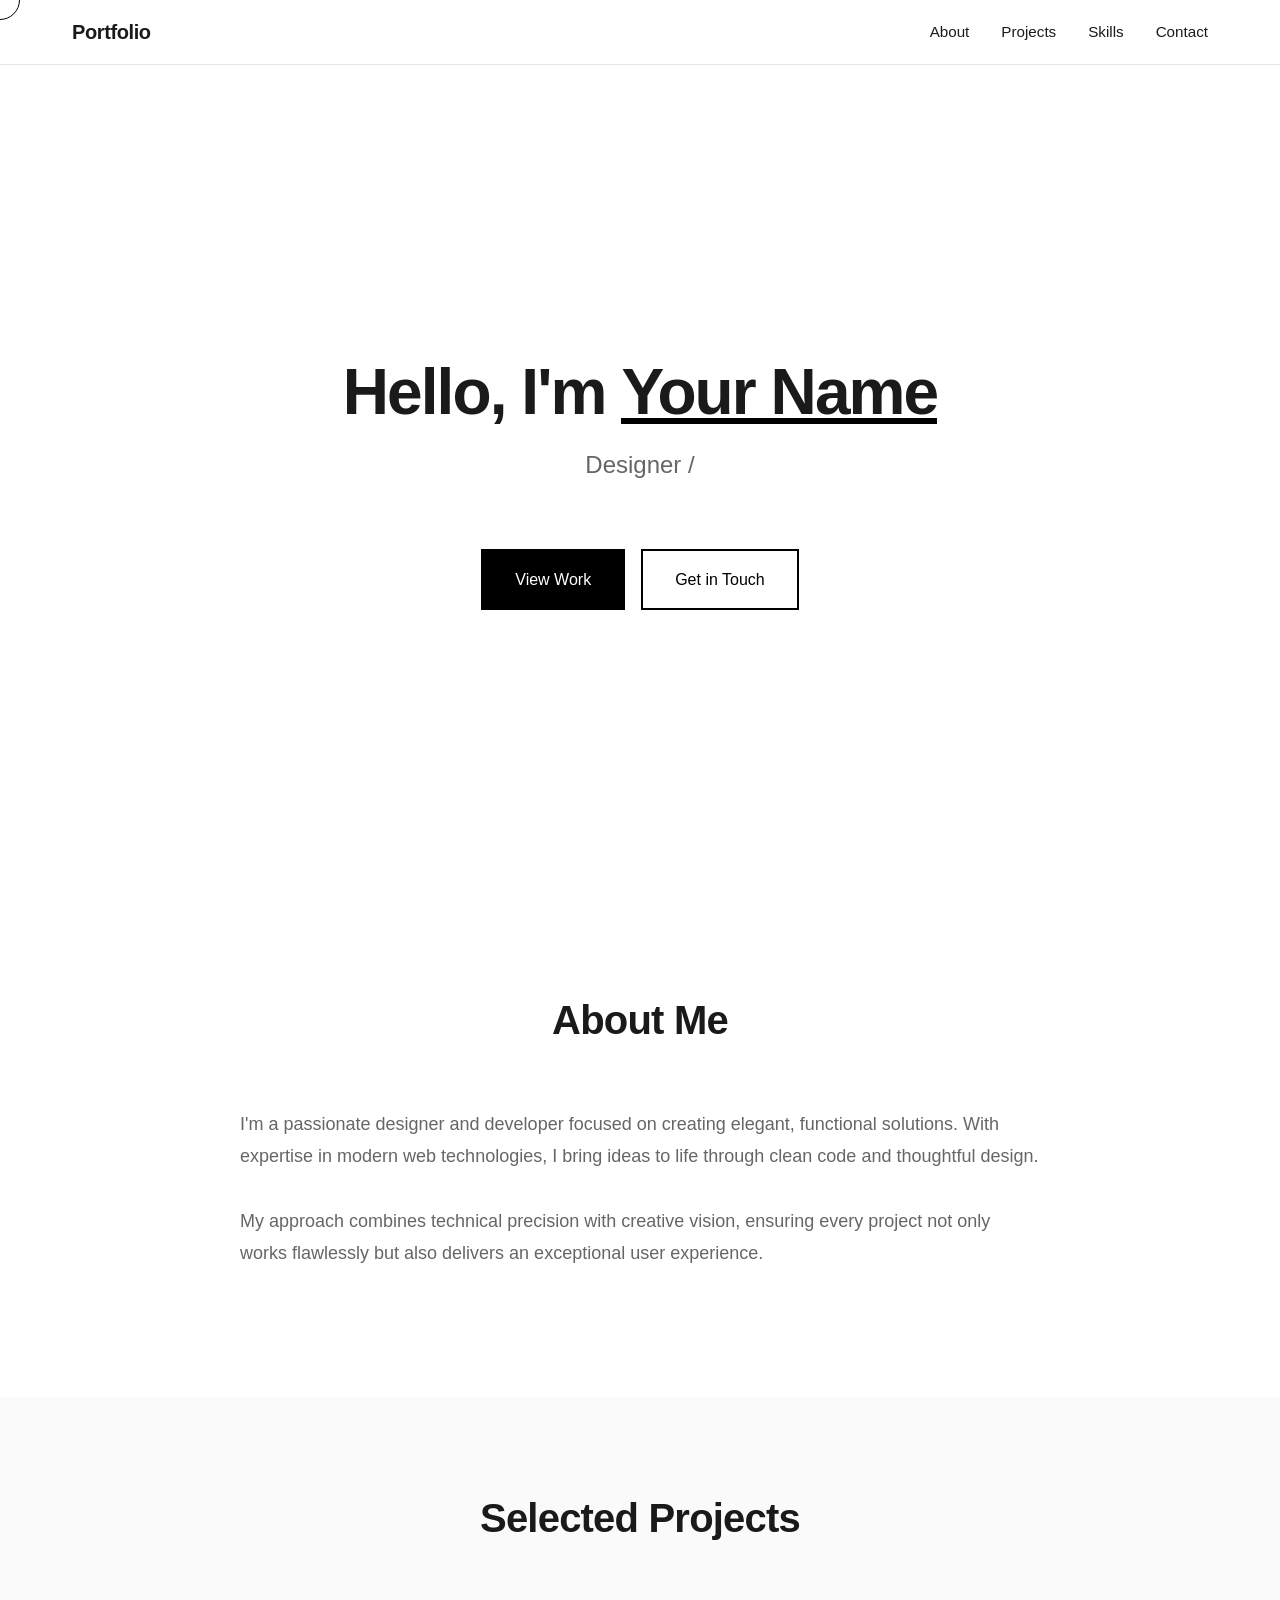
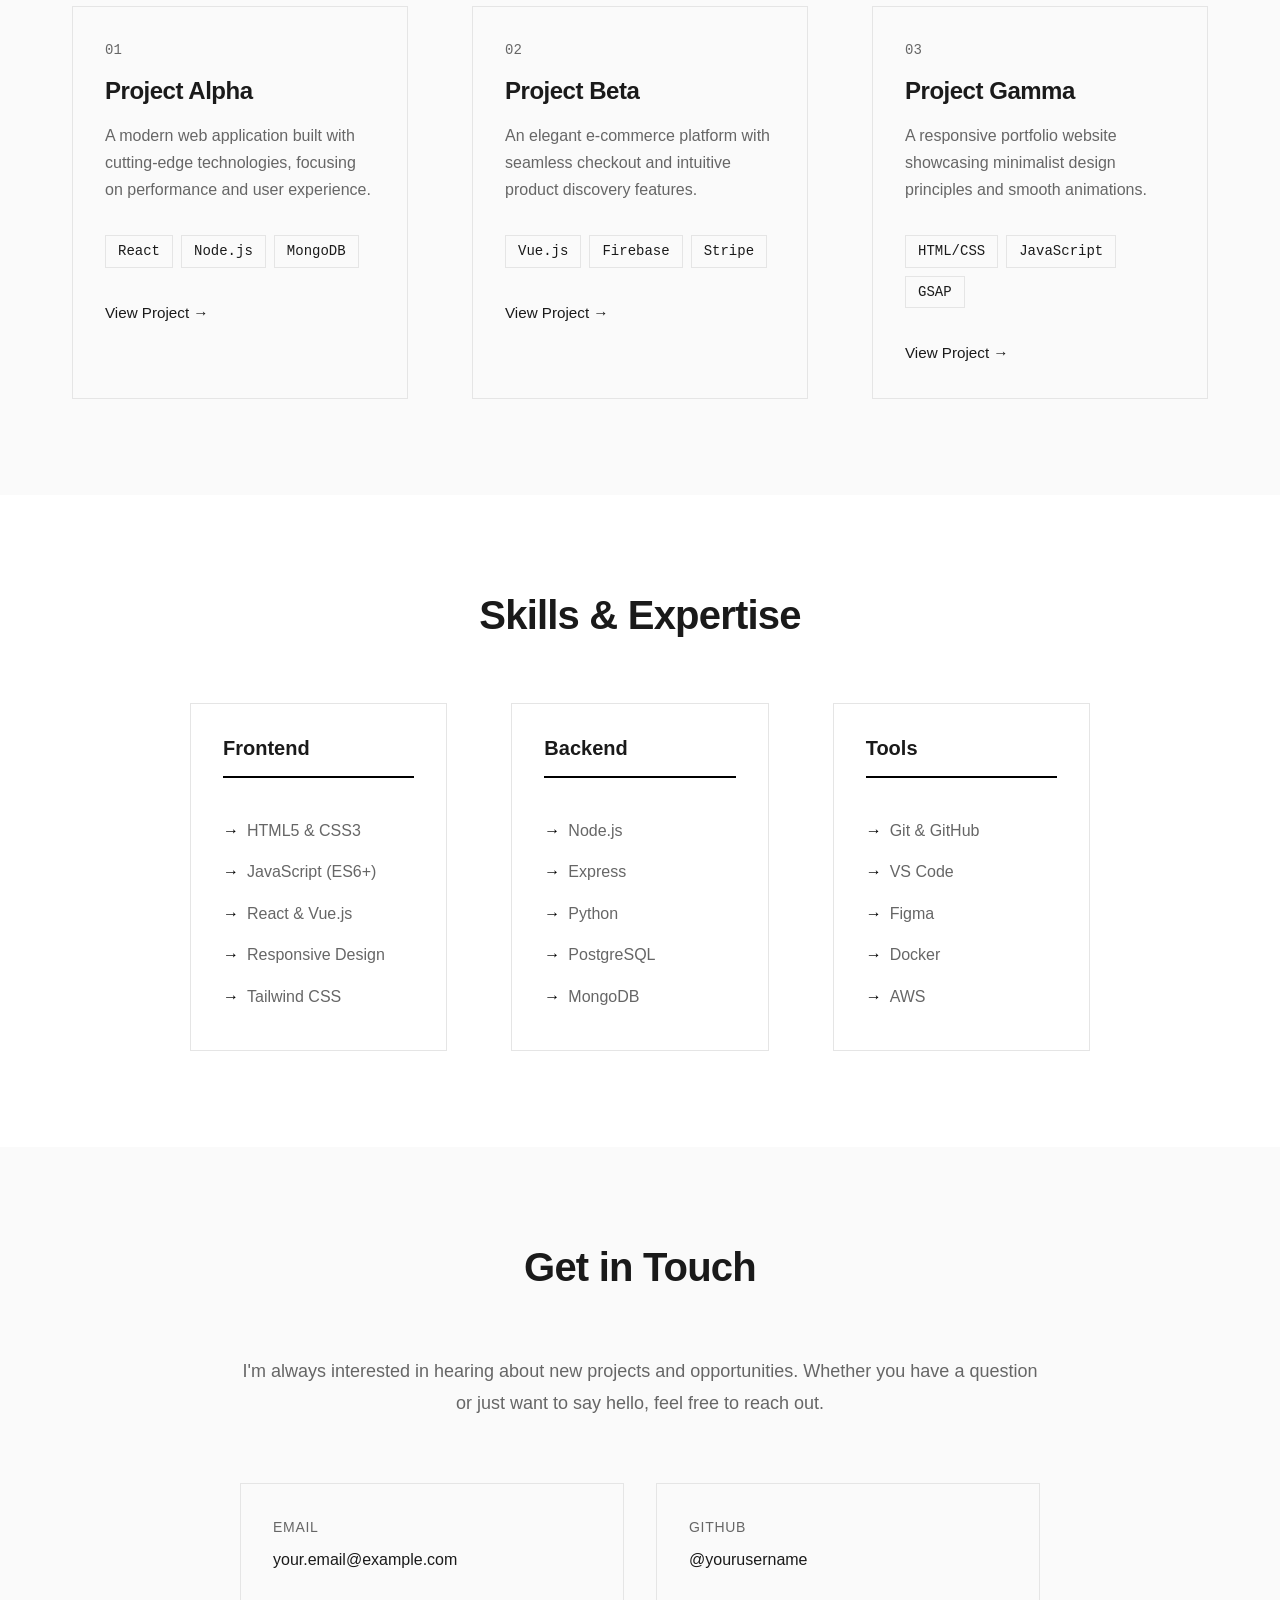
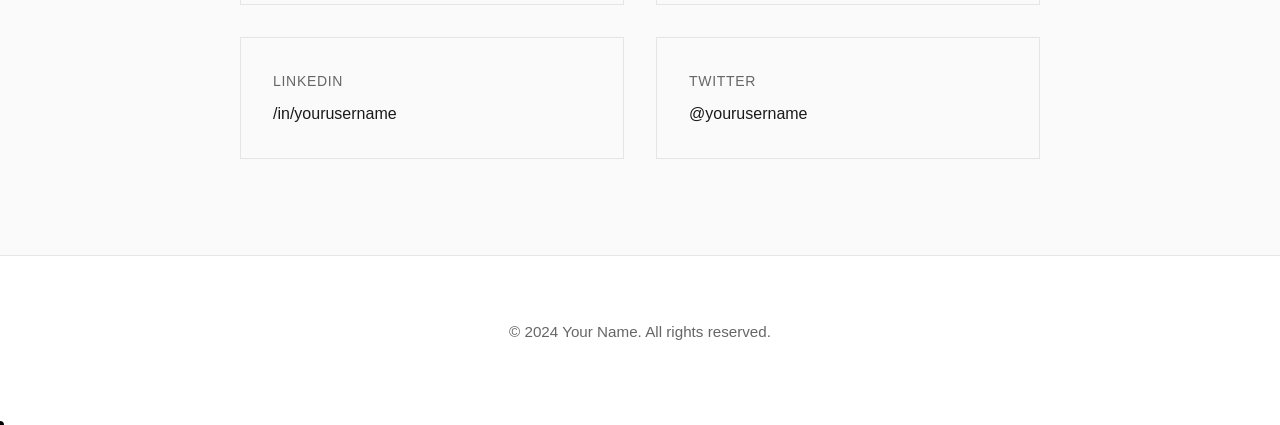
==== index.html @ 8fa88019 "Add minimalist personal portfolio website Created a clean, modern portfolio with: - Responsive HTML " ====
<!DOCTYPE html>
<html lang="en">
<head>
    <meta charset="UTF-8">
    <meta name="viewport" content="width=device-width, initial-scale=1.0">
    <meta name="description" content="Personal portfolio showcasing my work and skills">
    <title>Portfolio</title>
    <link rel="stylesheet" href="styles.css">
</head>
<body>
    <!-- Navigation -->
    <nav class="nav">
        <div class="container">
            <a href="#home" class="logo">Portfolio</a>
            <ul class="nav-links">
                <li><a href="#about">About</a></li>
                <li><a href="#projects">Projects</a></li>
                <li><a href="#skills">Skills</a></li>
                <li><a href="#contact">Contact</a></li>
            </ul>
        </div>
    </nav>

    <!-- Hero Section -->
    <section id="home" class="hero">
        <div class="container">
            <h1 class="hero-title fade-in">Hello, I'm <span class="highlight">Your Name</span></h1>
            <p class="hero-subtitle fade-in">Designer / Developer / Creator</p>
            <div class="hero-cta fade-in">
                <a href="#projects" class="btn btn-primary">View Work</a>
                <a href="#contact" class="btn btn-secondary">Get in Touch</a>
            </div>
        </div>
    </section>

    <!-- About Section -->
    <section id="about" class="section">
        <div class="container">
            <h2 class="section-title">About Me</h2>
            <div class="about-content">
                <p class="about-text">
                    I'm a passionate designer and developer focused on creating elegant,
                    functional solutions. With expertise in modern web technologies,
                    I bring ideas to life through clean code and thoughtful design.
                </p>
                <p class="about-text">
                    My approach combines technical precision with creative vision,
                    ensuring every project not only works flawlessly but also
                    delivers an exceptional user experience.
                </p>
            </div>
        </div>
    </section>

    <!-- Projects Section -->
    <section id="projects" class="section section-alt">
        <div class="container">
            <h2 class="section-title">Selected Projects</h2>
            <div class="projects-grid">
                <article class="project-card">
                    <div class="project-number">01</div>
                    <h3 class="project-title">Project Alpha</h3>
                    <p class="project-description">
                        A modern web application built with cutting-edge technologies,
                        focusing on performance and user experience.
                    </p>
                    <div class="project-tags">
                        <span class="tag">React</span>
                        <span class="tag">Node.js</span>
                        <span class="tag">MongoDB</span>
                    </div>
                    <a href="#" class="project-link">View Project →</a>
                </article>

                <article class="project-card">
                    <div class="project-number">02</div>
                    <h3 class="project-title">Project Beta</h3>
                    <p class="project-description">
                        An elegant e-commerce platform with seamless checkout
                        and intuitive product discovery features.
                    </p>
                    <div class="project-tags">
                        <span class="tag">Vue.js</span>
                        <span class="tag">Firebase</span>
                        <span class="tag">Stripe</span>
                    </div>
                    <a href="#" class="project-link">View Project →</a>
                </article>

                <article class="project-card">
                    <div class="project-number">03</div>
                    <h3 class="project-title">Project Gamma</h3>
                    <p class="project-description">
                        A responsive portfolio website showcasing minimalist design
                        principles and smooth animations.
                    </p>
                    <div class="project-tags">
                        <span class="tag">HTML/CSS</span>
                        <span class="tag">JavaScript</span>
                        <span class="tag">GSAP</span>
                    </div>
                    <a href="#" class="project-link">View Project →</a>
                </article>
            </div>
        </div>
    </section>

    <!-- Skills Section -->
    <section id="skills" class="section">
        <div class="container">
            <h2 class="section-title">Skills & Expertise</h2>
            <div class="skills-grid">
                <div class="skill-category">
                    <h3 class="skill-category-title">Frontend</h3>
                    <ul class="skill-list">
                        <li>HTML5 & CSS3</li>
                        <li>JavaScript (ES6+)</li>
                        <li>React & Vue.js</li>
                        <li>Responsive Design</li>
                        <li>Tailwind CSS</li>
                    </ul>
                </div>

                <div class="skill-category">
                    <h3 class="skill-category-title">Backend</h3>
                    <ul class="skill-list">
                        <li>Node.js</li>
                        <li>Express</li>
                        <li>Python</li>
                        <li>PostgreSQL</li>
                        <li>MongoDB</li>
                    </ul>
                </div>

                <div class="skill-category">
                    <h3 class="skill-category-title">Tools</h3>
                    <ul class="skill-list">
                        <li>Git & GitHub</li>
                        <li>VS Code</li>
                        <li>Figma</li>
                        <li>Docker</li>
                        <li>AWS</li>
                    </ul>
                </div>
            </div>
        </div>
    </section>

    <!-- Contact Section -->
    <section id="contact" class="section section-alt">
        <div class="container">
            <h2 class="section-title">Get in Touch</h2>
            <div class="contact-content">
                <p class="contact-text">
                    I'm always interested in hearing about new projects and opportunities.
                    Whether you have a question or just want to say hello, feel free to reach out.
                </p>
                <div class="contact-links">
                    <a href="mailto:your.email@example.com" class="contact-link">
                        <span class="contact-label">Email</span>
                        <span class="contact-value">your.email@example.com</span>
                    </a>
                    <a href="https://github.com/yourusername" target="_blank" class="contact-link">
                        <span class="contact-label">GitHub</span>
                        <span class="contact-value">@yourusername</span>
                    </a>
                    <a href="https://linkedin.com/in/yourusername" target="_blank" class="contact-link">
                        <span class="contact-label">LinkedIn</span>
                        <span class="contact-value">/in/yourusername</span>
                    </a>
                    <a href="https://twitter.com/yourusername" target="_blank" class="contact-link">
                        <span class="contact-label">Twitter</span>
                        <span class="contact-value">@yourusername</span>
                    </a>
                </div>
            </div>
        </div>
    </section>

    <!-- Footer -->
    <footer class="footer">
        <div class="container">
            <p>&copy; 2024 Your Name. All rights reserved.</p>
        </div>
    </footer>

    <script src="script.js"></script>
</body>
</html>
---- styles.css ----
/* ===========================
   CSS Reset & Base Styles
   =========================== */

* {
    margin: 0;
    padding: 0;
    box-sizing: border-box;
}

:root {
    --color-bg: #ffffff;
    --color-text: #1a1a1a;
    --color-text-light: #666666;
    --color-accent: #000000;
    --color-border: #e5e5e5;
    --color-hover: #333333;
    --color-alt-bg: #fafafa;

    --spacing-xs: 0.5rem;
    --spacing-sm: 1rem;
    --spacing-md: 2rem;
    --spacing-lg: 4rem;
    --spacing-xl: 6rem;

    --font-primary: -apple-system, BlinkMacSystemFont, 'Segoe UI', 'Roboto', 'Oxygen', 'Ubuntu', sans-serif;
    --font-mono: 'SF Mono', 'Monaco', 'Inconsolata', 'Courier New', monospace;

    --transition-speed: 0.3s;
    --max-width: 1200px;
}

html {
    scroll-behavior: smooth;
}

body {
    font-family: var(--font-primary);
    font-size: 16px;
    line-height: 1.6;
    color: var(--color-text);
    background-color: var(--color-bg);
    -webkit-font-smoothing: antialiased;
    -moz-osx-font-smoothing: grayscale;
}

/* ===========================
   Typography
   =========================== */

h1, h2, h3, h4, h5, h6 {
    font-weight: 600;
    line-height: 1.2;
    margin-bottom: var(--spacing-sm);
}

h1 {
    font-size: clamp(2.5rem, 5vw, 4rem);
}

h2 {
    font-size: clamp(2rem, 4vw, 3rem);
}

h3 {
    font-size: clamp(1.5rem, 3vw, 2rem);
}

p {
    margin-bottom: var(--spacing-sm);
}

a {
    color: var(--color-text);
    text-decoration: none;
    transition: color var(--transition-speed);
}

a:hover {
    color: var(--color-hover);
}

/* ===========================
   Layout
   =========================== */

.container {
    max-width: var(--max-width);
    margin: 0 auto;
    padding: 0 var(--spacing-md);
}

.section {
    padding: var(--spacing-xl) 0;
}

.section-alt {
    background-color: var(--color-alt-bg);
}

.section-title {
    text-align: center;
    margin-bottom: var(--spacing-lg);
    font-size: clamp(2rem, 4vw, 2.5rem);
    letter-spacing: -0.02em;
}

/* ===========================
   Navigation
   =========================== */

.nav {
    position: fixed;
    top: 0;
    left: 0;
    right: 0;
    background-color: rgba(255, 255, 255, 0.95);
    backdrop-filter: blur(10px);
    border-bottom: 1px solid var(--color-border);
    z-index: 1000;
    padding: var(--spacing-sm) 0;
}

.nav .container {
    display: flex;
    justify-content: space-between;
    align-items: center;
}

.logo {
    font-size: 1.25rem;
    font-weight: 600;
    letter-spacing: -0.02em;
}

.nav-links {
    display: flex;
    list-style: none;
    gap: var(--spacing-md);
}

.nav-links a {
    font-size: 0.95rem;
    font-weight: 500;
    position: relative;
}

.nav-links a::after {
    content: '';
    position: absolute;
    bottom: -4px;
    left: 0;
    width: 0;
    height: 1px;
    background-color: var(--color-accent);
    transition: width var(--transition-speed);
}

.nav-links a:hover::after {
    width: 100%;
}

/* ===========================
   Hero Section
   =========================== */

.hero {
    min-height: 100vh;
    display: flex;
    align-items: center;
    justify-content: center;
    text-align: center;
    padding-top: var(--spacing-lg);
}

.hero-title {
    margin-bottom: var(--spacing-sm);
    font-weight: 700;
    letter-spacing: -0.03em;
}

.highlight {
    display: inline-block;
    position: relative;
}

.highlight::after {
    content: '';
    position: absolute;
    bottom: 0.1em;
    left: 0;
    right: 0;
    height: 0.1em;
    background-color: var(--color-accent);
    z-index: -1;
}

.hero-subtitle {
    font-size: clamp(1.25rem, 2vw, 1.5rem);
    color: var(--color-text-light);
    margin-bottom: var(--spacing-lg);
    font-weight: 400;
}

.hero-cta {
    display: flex;
    gap: var(--spacing-sm);
    justify-content: center;
    flex-wrap: wrap;
}

/* ===========================
   Buttons
   =========================== */

.btn {
    display: inline-block;
    padding: 1rem 2rem;
    font-size: 1rem;
    font-weight: 500;
    border: 2px solid var(--color-accent);
    transition: all var(--transition-speed);
    cursor: pointer;
}

.btn-primary {
    background-color: var(--color-accent);
    color: var(--color-bg);
}

.btn-primary:hover {
    background-color: transparent;
    color: var(--color-accent);
}

.btn-secondary {
    background-color: transparent;
    color: var(--color-accent);
}

.btn-secondary:hover {
    background-color: var(--color-accent);
    color: var(--color-bg);
}

/* ===========================
   About Section
   =========================== */

.about-content {
    max-width: 800px;
    margin: 0 auto;
}

.about-text {
    font-size: 1.125rem;
    line-height: 1.8;
    color: var(--color-text-light);
    margin-bottom: var(--spacing-md);
}

/* ===========================
   Projects Section
   =========================== */

.projects-grid {
    display: grid;
    grid-template-columns: repeat(auto-fit, minmax(300px, 1fr));
    gap: var(--spacing-lg);
}

.project-card {
    padding: var(--spacing-md);
    border: 1px solid var(--color-border);
    transition: transform var(--transition-speed), box-shadow var(--transition-speed);
}

.project-card:hover {
    transform: translateY(-4px);
    box-shadow: 0 8px 24px rgba(0, 0, 0, 0.08);
}

.project-number {
    font-family: var(--font-mono);
    font-size: 0.875rem;
    color: var(--color-text-light);
    margin-bottom: var(--spacing-sm);
}

.project-title {
    font-size: 1.5rem;
    margin-bottom: var(--spacing-sm);
    letter-spacing: -0.02em;
}

.project-description {
    color: var(--color-text-light);
    margin-bottom: var(--spacing-md);
    line-height: 1.7;
}

.project-tags {
    display: flex;
    flex-wrap: wrap;
    gap: var(--spacing-xs);
    margin-bottom: var(--spacing-md);
}

.tag {
    font-size: 0.875rem;
    padding: 0.25rem 0.75rem;
    background-color: var(--color-alt-bg);
    color: var(--color-text);
    border: 1px solid var(--color-border);
    font-family: var(--font-mono);
}

.project-link {
    display: inline-flex;
    align-items: center;
    font-weight: 500;
    font-size: 0.95rem;
    transition: transform var(--transition-speed);
}

.project-link:hover {
    transform: translateX(4px);
}

/* ===========================
   Skills Section
   =========================== */

.skills-grid {
    display: grid;
    grid-template-columns: repeat(auto-fit, minmax(250px, 1fr));
    gap: var(--spacing-lg);
    max-width: 900px;
    margin: 0 auto;
}

.skill-category {
    padding: var(--spacing-md);
    border: 1px solid var(--color-border);
}

.skill-category-title {
    font-size: 1.25rem;
    margin-bottom: var(--spacing-md);
    padding-bottom: var(--spacing-sm);
    border-bottom: 2px solid var(--color-accent);
}

.skill-list {
    list-style: none;
}

.skill-list li {
    padding: var(--spacing-xs) 0;
    color: var(--color-text-light);
    position: relative;
    padding-left: 1.5rem;
}

.skill-list li::before {
    content: '→';
    position: absolute;
    left: 0;
    color: var(--color-accent);
}

/* ===========================
   Contact Section
   =========================== */

.contact-content {
    max-width: 800px;
    margin: 0 auto;
    text-align: center;
}

.contact-text {
    font-size: 1.125rem;
    line-height: 1.8;
    color: var(--color-text-light);
    margin-bottom: var(--spacing-lg);
}

.contact-links {
    display: grid;
    grid-template-columns: repeat(auto-fit, minmax(250px, 1fr));
    gap: var(--spacing-md);
}

.contact-link {
    display: flex;
    flex-direction: column;
    padding: var(--spacing-md);
    border: 1px solid var(--color-border);
    transition: transform var(--transition-speed), border-color var(--transition-speed);
    text-align: left;
}

.contact-link:hover {
    transform: translateY(-4px);
    border-color: var(--color-accent);
}

.contact-label {
    font-size: 0.875rem;
    color: var(--color-text-light);
    margin-bottom: var(--spacing-xs);
    text-transform: uppercase;
    letter-spacing: 0.05em;
}

.contact-value {
    font-size: 1rem;
    font-weight: 500;
}

/* ===========================
   Footer
   =========================== */

.footer {
    padding: var(--spacing-lg) 0;
    border-top: 1px solid var(--color-border);
    text-align: center;
}

.footer p {
    color: var(--color-text-light);
    font-size: 0.95rem;
}

/* ===========================
   Animations
   =========================== */

.fade-in {
    opacity: 0;
    animation: fadeIn 1s ease-out forwards;
}

.fade-in:nth-child(1) {
    animation-delay: 0.2s;
}

.fade-in:nth-child(2) {
    animation-delay: 0.4s;
}

.fade-in:nth-child(3) {
    animation-delay: 0.6s;
}

@keyframes fadeIn {
    from {
        opacity: 0;
        transform: translateY(20px);
    }
    to {
        opacity: 1;
        transform: translateY(0);
    }
}

/* ===========================
   Responsive Design
   =========================== */

@media (max-width: 768px) {
    .nav-links {
        gap: var(--spacing-sm);
    }

    .nav-links a {
        font-size: 0.875rem;
    }

    .section {
        padding: var(--spacing-lg) 0;
    }

    .hero-cta {
        flex-direction: column;
        align-items: center;
    }

    .btn {
        width: 100%;
        max-width: 300px;
        text-align: center;
    }

    .projects-grid {
        grid-template-columns: 1fr;
    }

    .skills-grid {
        grid-template-columns: 1fr;
    }

    .contact-links {
        grid-template-columns: 1fr;
    }
}

@media (max-width: 480px) {
    .nav .container {
        flex-direction: column;
        gap: var(--spacing-sm);
    }

    .nav-links {
        flex-wrap: wrap;
        justify-content: center;
    }
}

/* ===========================
   Custom Cursor
   =========================== */

.custom-cursor,
.cursor-follower {
    position: fixed;
    pointer-events: none;
    z-index: 9999;
    mix-blend-mode: difference;
}

.custom-cursor {
    width: 8px;
    height: 8px;
    background-color: white;
    border-radius: 50%;
    transform: translate(-50%, -50%);
    transition: width 0.3s, height 0.3s;
}

.cursor-follower {
    width: 40px;
    height: 40px;
    border: 1px solid white;
    border-radius: 50%;
    transform: translate(-50%, -50%);
    transition: width 0.3s, height 0.3s, opacity 0.3s;
}

.custom-cursor.cursor-hover {
    width: 16px;
    height: 16px;
}

.cursor-follower.cursor-hover {
    width: 60px;
    height: 60px;
    opacity: 0.5;
}

/* Hide custom cursor on touch devices */
@media (hover: none) {
    .custom-cursor,
    .cursor-follower {
        display: none;
    }
}

/* ===========================
   Mobile Menu Toggle
   =========================== */

.mobile-menu-toggle {
    display: none;
    flex-direction: column;
    gap: 5px;
    background: none;
    border: none;
    cursor: pointer;
    padding: 0.5rem;
    z-index: 1001;
}

.mobile-menu-toggle span {
    display: block;
    width: 25px;
    height: 2px;
    background-color: var(--color-accent);
    transition: all var(--transition-speed);
}

.mobile-menu-toggle.active span:nth-child(1) {
    transform: rotate(45deg) translate(7px, 7px);
}

.mobile-menu-toggle.active span:nth-child(2) {
    opacity: 0;
}

.mobile-menu-toggle.active span:nth-child(3) {
    transform: rotate(-45deg) translate(7px, -7px);
}

@media (max-width: 768px) {
    .mobile-menu-toggle {
        display: flex;
    }

    .nav-links {
        position: fixed;
        top: 70px;
        left: 0;
        right: 0;
        background-color: var(--color-bg);
        flex-direction: column;
        align-items: center;
        padding: var(--spacing-md);
        border-bottom: 1px solid var(--color-border);
        transform: translateY(-100%);
        opacity: 0;
        visibility: hidden;
        transition: transform var(--transition-speed), opacity var(--transition-speed), visibility var(--transition-speed);
    }

    .nav-links.active {
        transform: translateY(0);
        opacity: 1;
        visibility: visible;
    }

    .nav-links li {
        width: 100%;
        text-align: center;
    }

    .nav-links a {
        display: block;
        padding: var(--spacing-sm);
        font-size: 1.125rem;
    }
}

/* ===========================
   Smooth Transitions
   =========================== */

.nav {
    transition: transform var(--transition-speed), box-shadow var(--transition-speed);
}

.animate-in {
    animation: slideInUp 0.6s ease-out;
}

@keyframes slideInUp {
    from {
        opacity: 0;
        transform: translateY(30px);
    }
    to {
        opacity: 1;
        transform: translateY(0);
    }
}

/* ===========================
   Print Styles
   =========================== */

@media print {
    .nav,
    .custom-cursor,
    .cursor-follower,
    .mobile-menu-toggle {
        display: none;
    }

    body {
        font-size: 12pt;
    }

    .section {
        page-break-inside: avoid;
    }
}
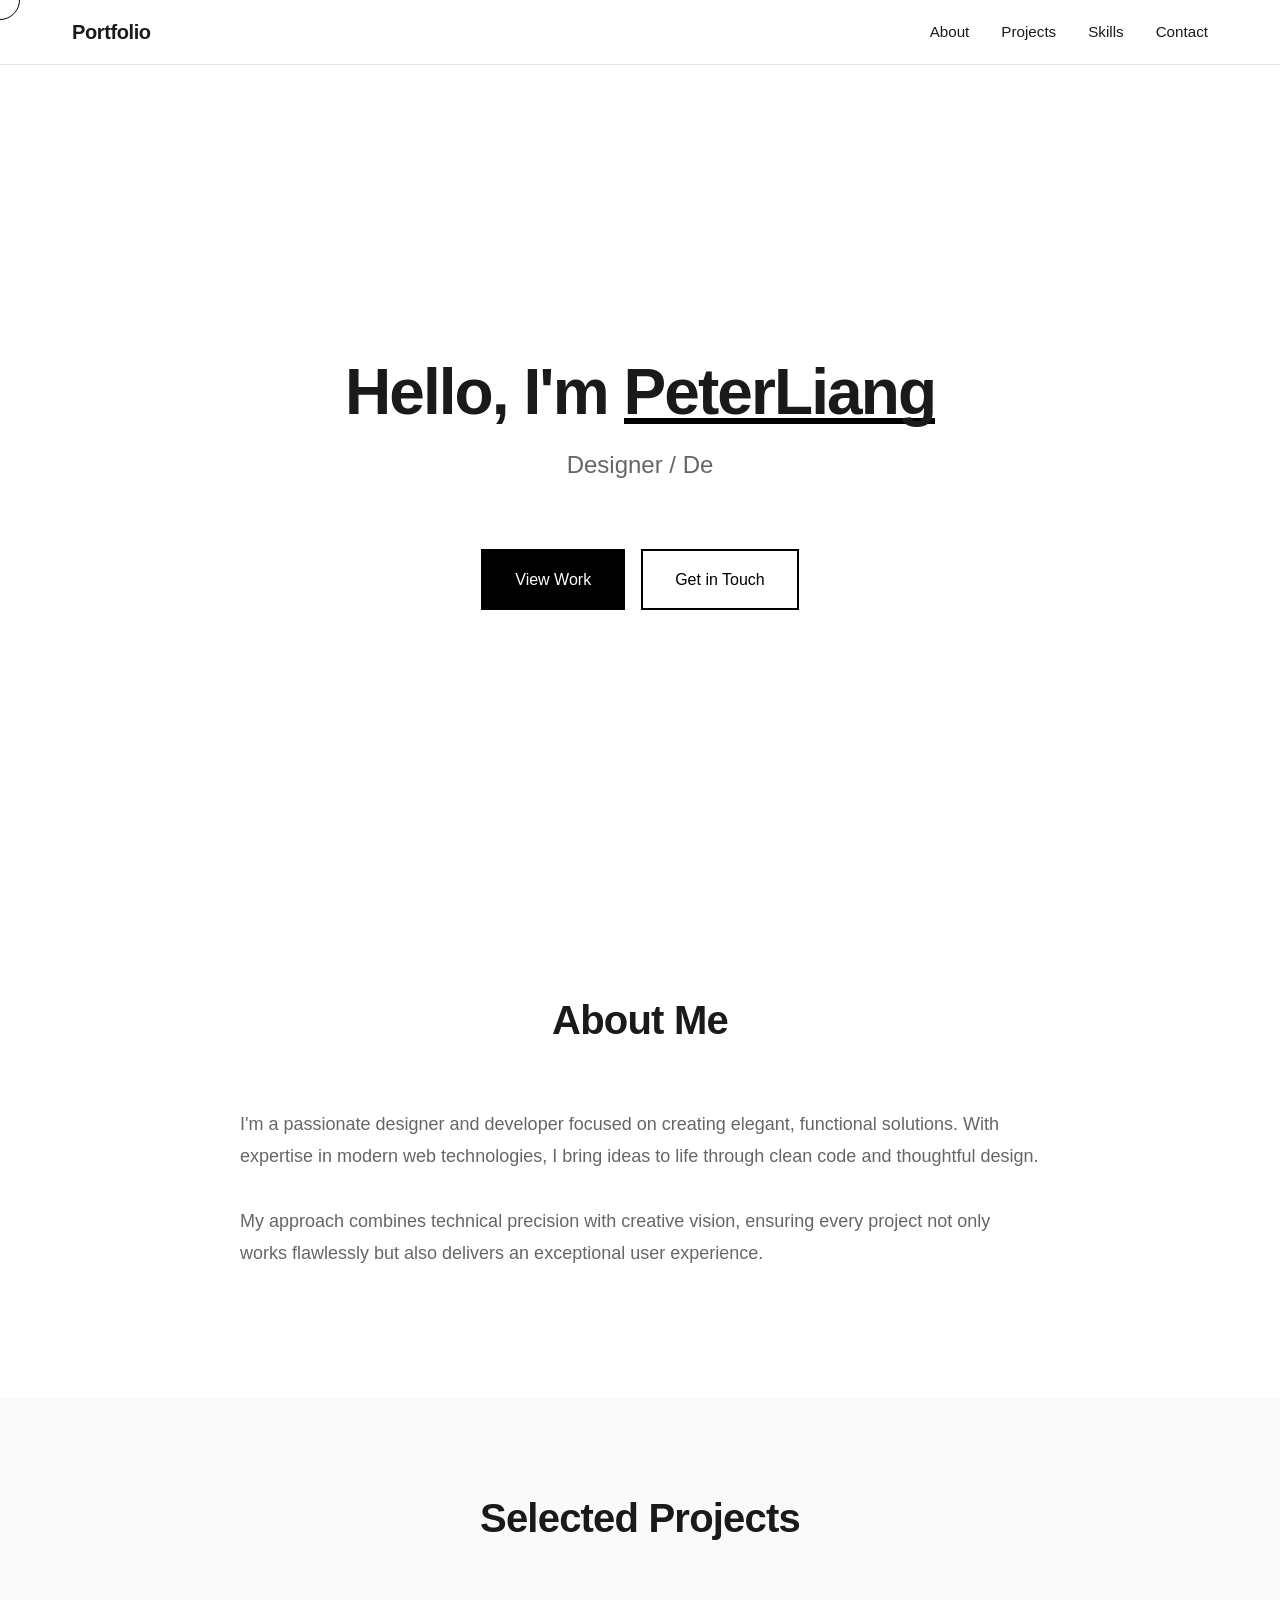
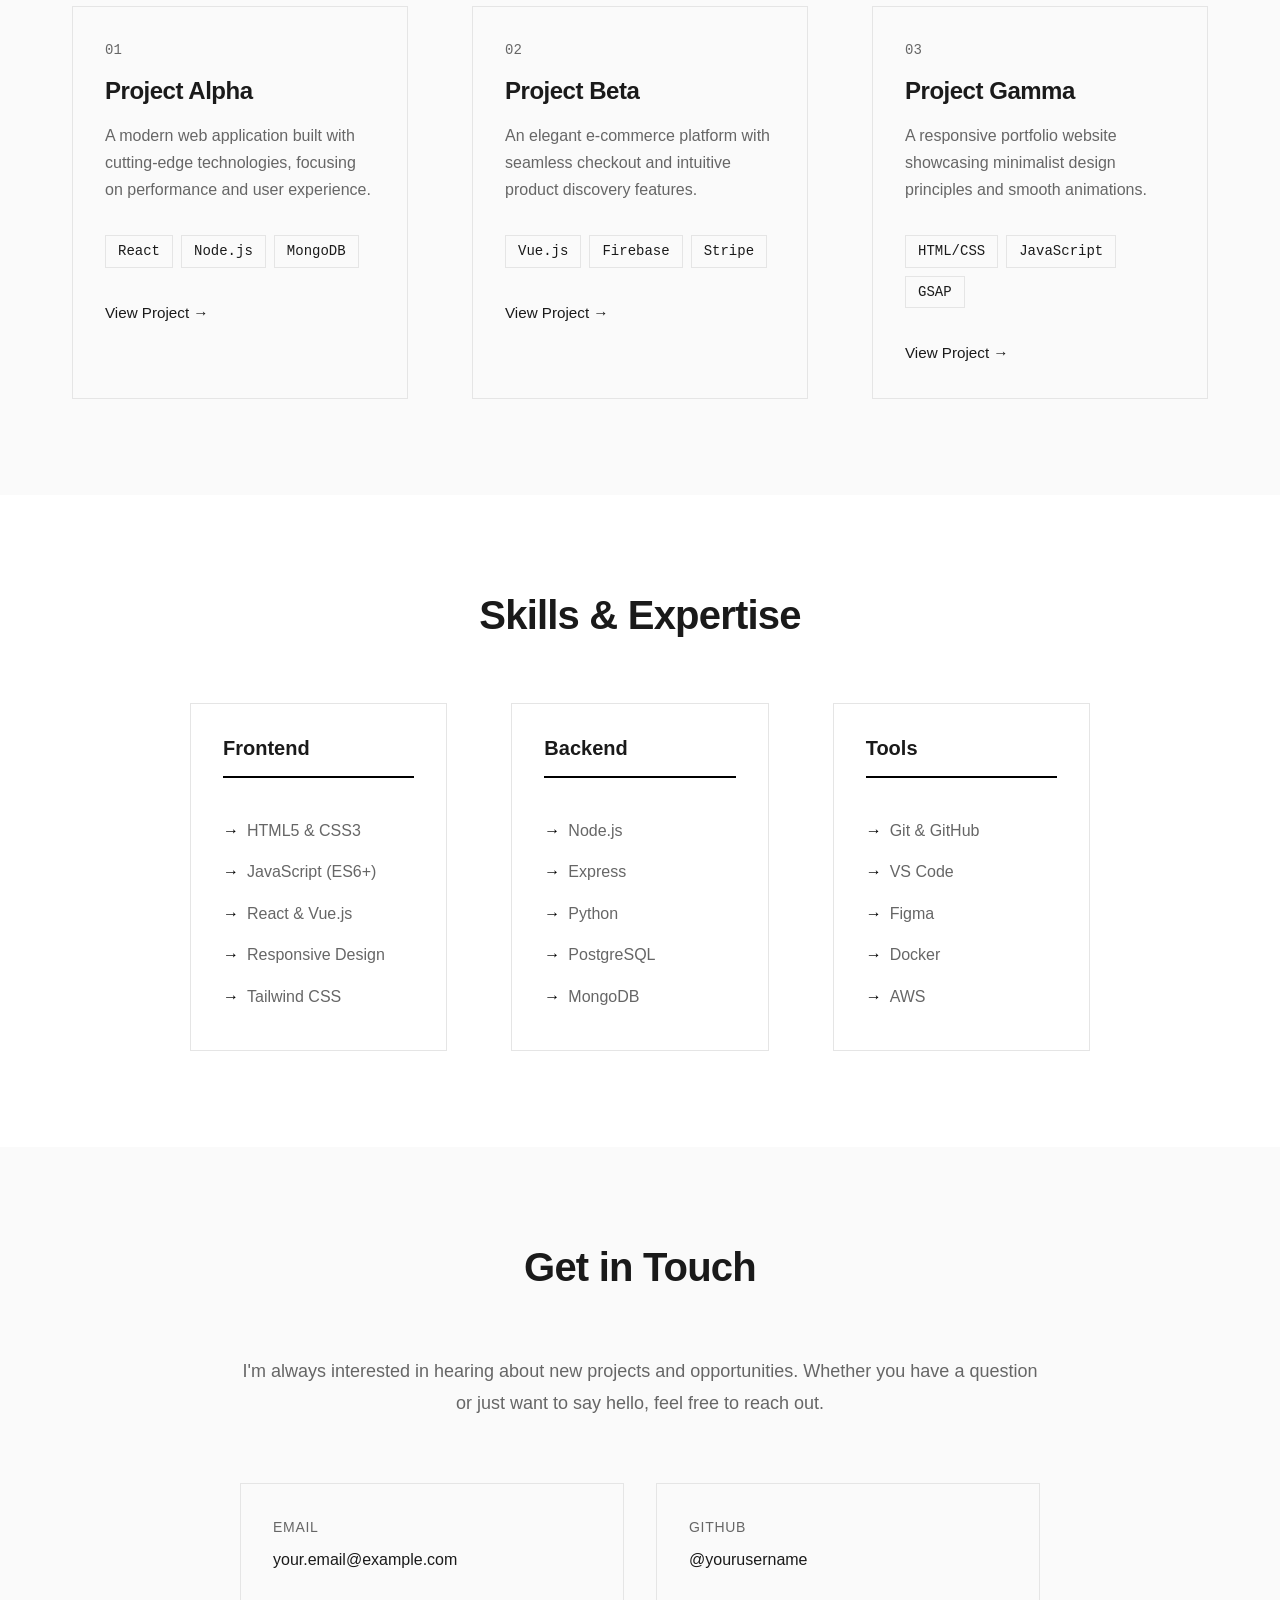
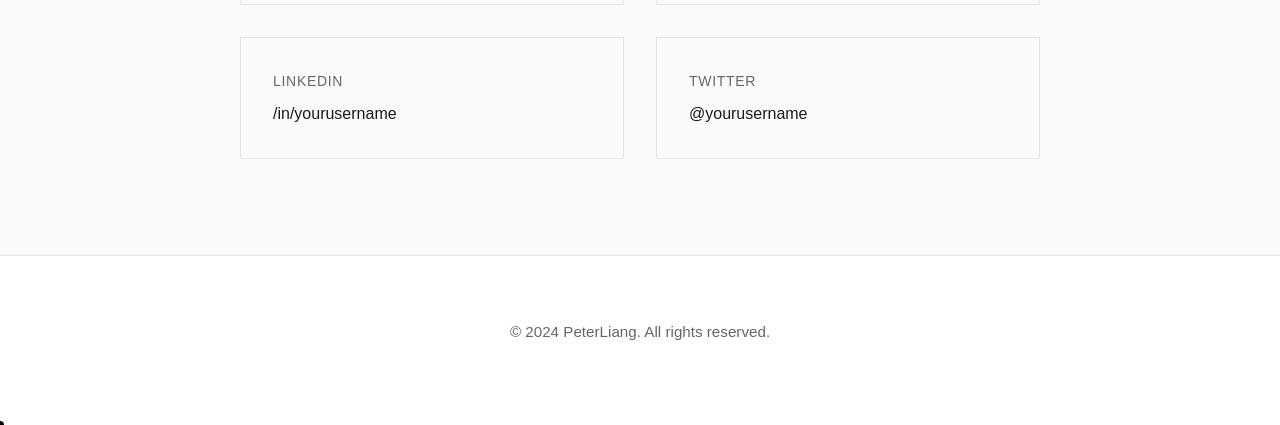
==== commit bc4e13d9: "Update name to PeterLiang Updated portfolio with PeterLiang name in: - Page title and meta descripti" ====
--- a/index.html
+++ b/index.html
@@ -3,8 +3,8 @@
 <head>
     <meta charset="UTF-8">
     <meta name="viewport" content="width=device-width, initial-scale=1.0">
-    <meta name="description" content="Personal portfolio showcasing my work and skills">
-    <title>Portfolio</title>
+    <meta name="description" content="PeterLiang - Personal portfolio showcasing my work and skills">
+    <title>PeterLiang - Portfolio</title>
     <link rel="stylesheet" href="styles.css">
 </head>
 <body>
@@ -24,7 +24,7 @@
     <!-- Hero Section -->
     <section id="home" class="hero">
         <div class="container">
-            <h1 class="hero-title fade-in">Hello, I'm <span class="highlight">Your Name</span></h1>
+            <h1 class="hero-title fade-in">Hello, I'm <span class="highlight">PeterLiang</span></h1>
             <p class="hero-subtitle fade-in">Designer / Developer / Creator</p>
             <div class="hero-cta fade-in">
                 <a href="#projects" class="btn btn-primary">View Work</a>
@@ -180,7 +180,7 @@
     <!-- Footer -->
     <footer class="footer">
         <div class="container">
-            <p>&copy; 2024 Your Name. All rights reserved.</p>
+            <p>&copy; 2024 PeterLiang. All rights reserved.</p>
         </div>
     </footer>
 
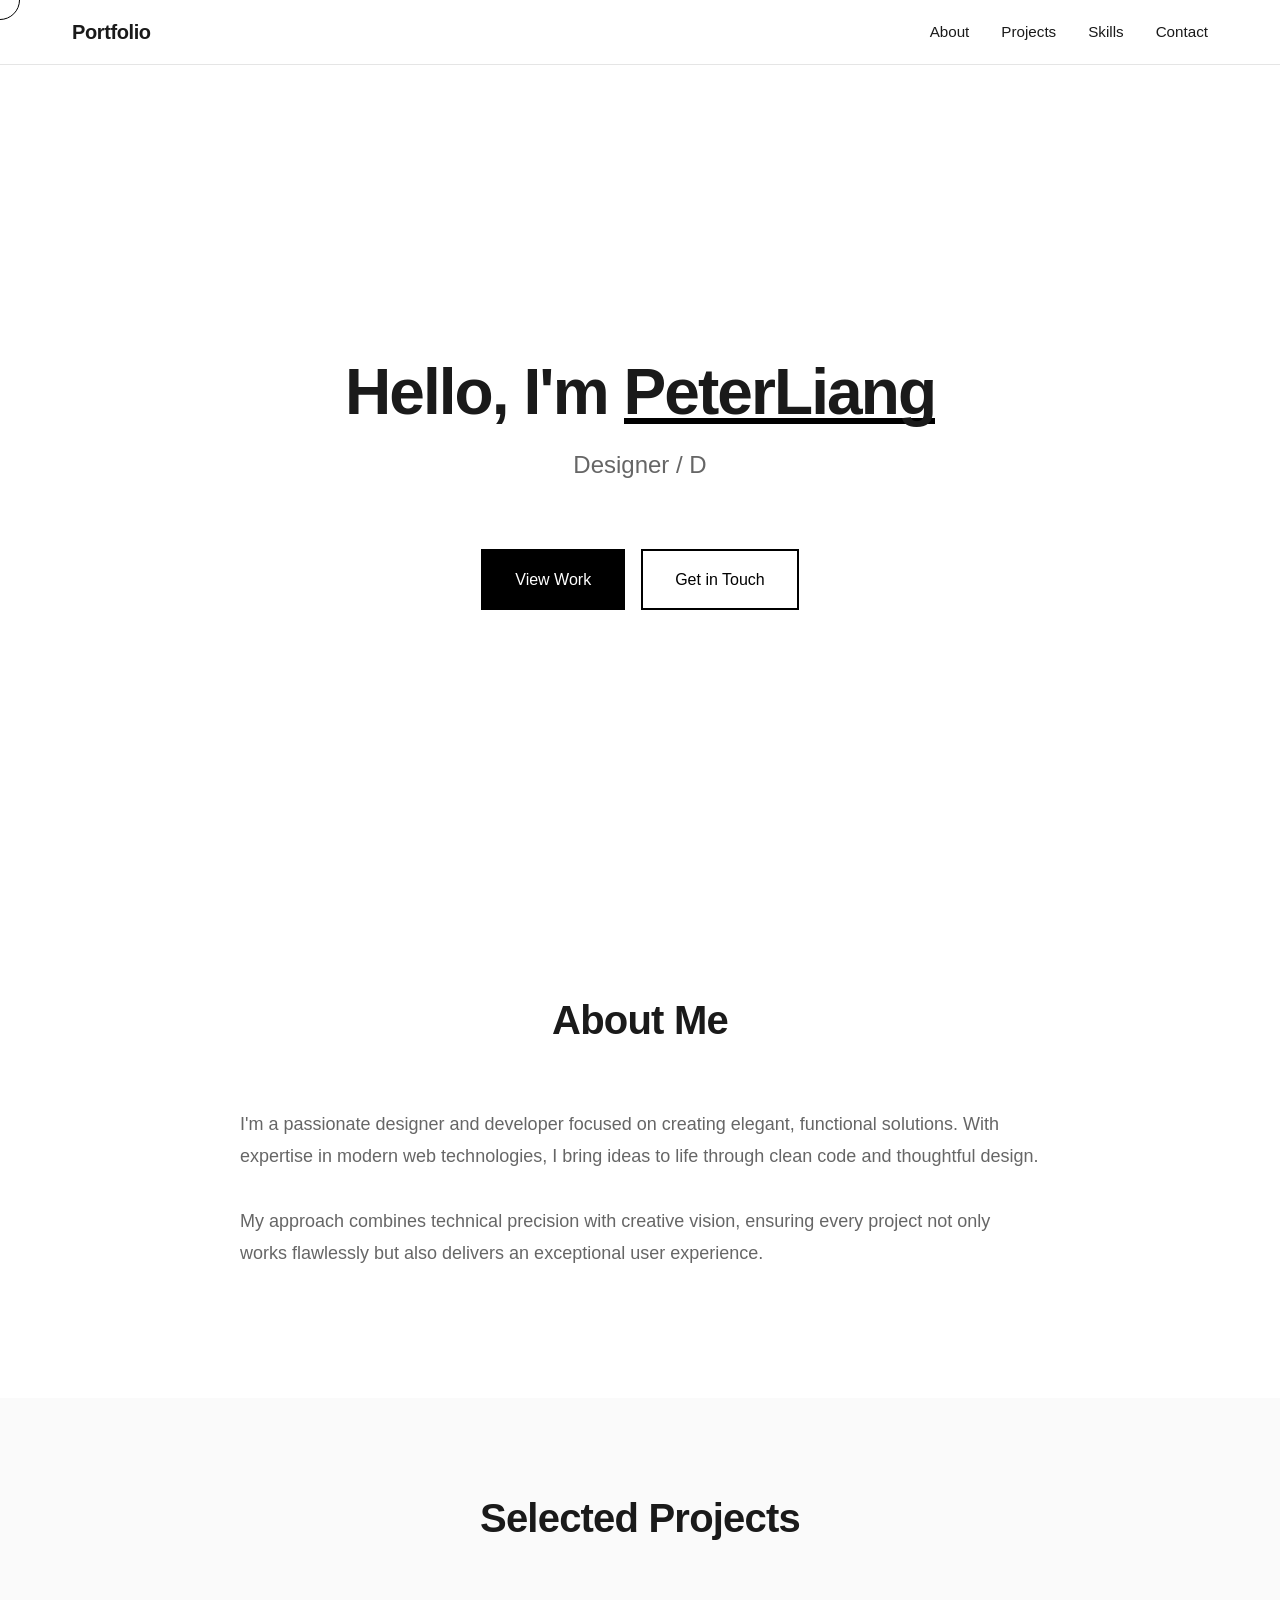
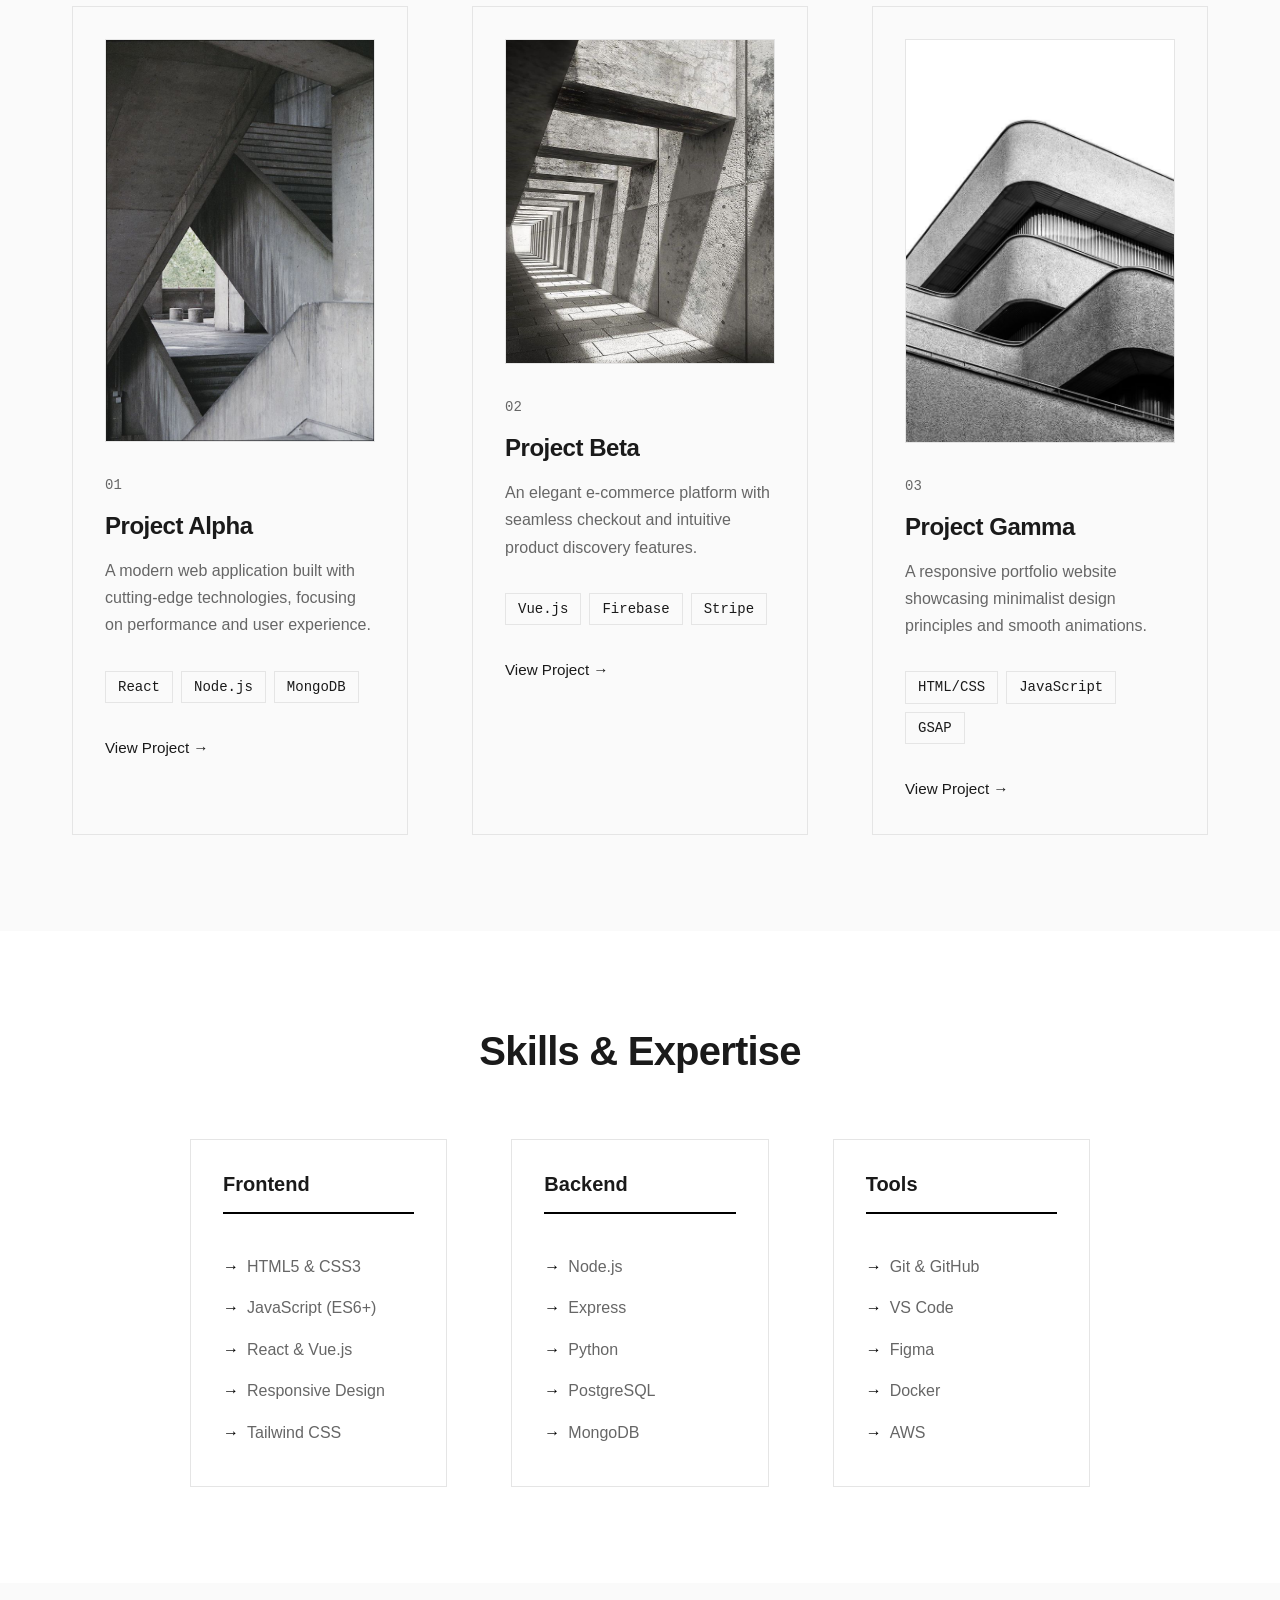
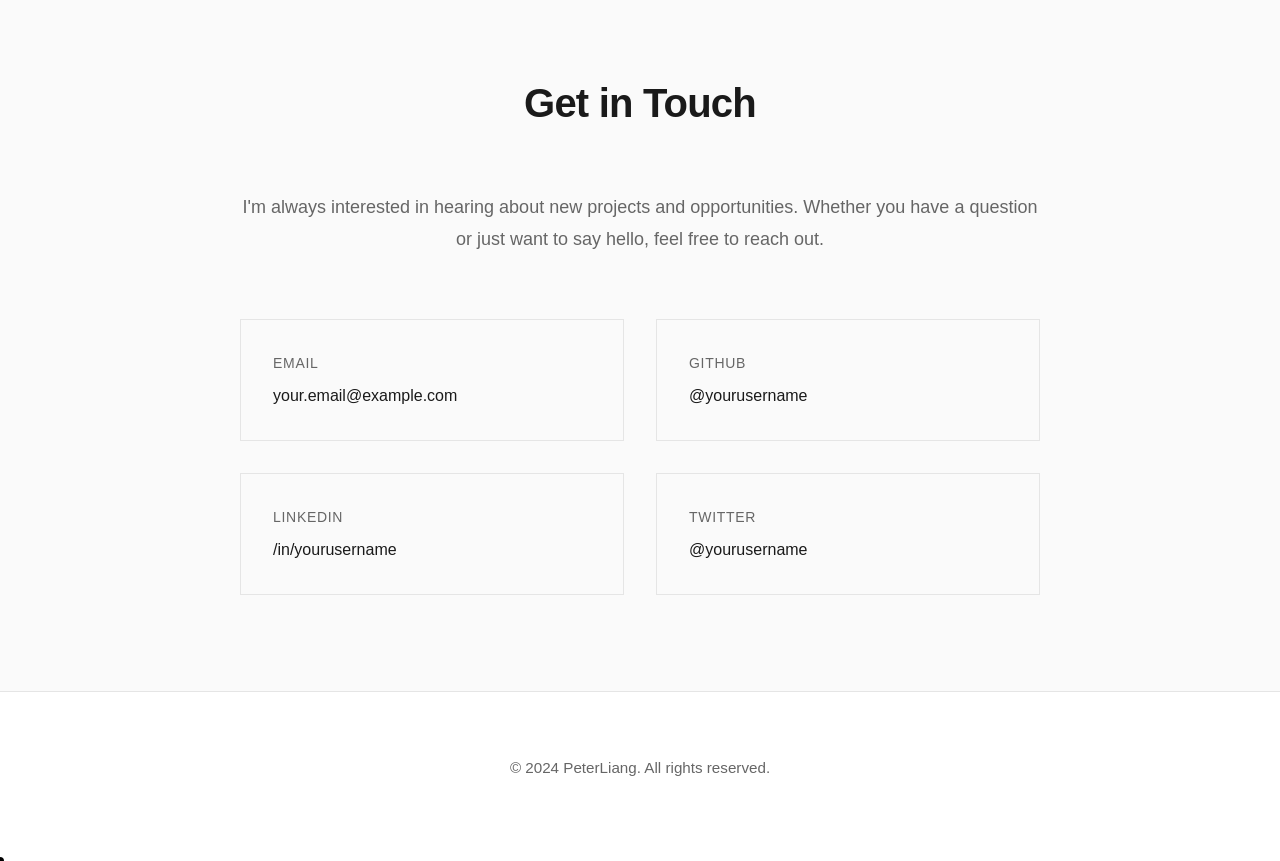
==== commit 694b6a04: "Add project images to portfolio page Integrate three project images into the Selected Projects secti" ====
--- a/index.html
+++ b/index.html
@@ -58,6 +58,9 @@
             <h2 class="section-title">Selected Projects</h2>
             <div class="projects-grid">
                 <article class="project-card">
+                    <div class="project-image">
+                        <img src="885dfd0584adf699df3ed1aef64c585c.jpg" alt="Project Alpha" />
+                    </div>
                     <div class="project-number">01</div>
                     <h3 class="project-title">Project Alpha</h3>
                     <p class="project-description">
@@ -73,6 +76,9 @@
                 </article>
 
                 <article class="project-card">
+                    <div class="project-image">
+                        <img src="9fcbf106cecc137a5fa27f31ab063e34.jpg" alt="Project Beta" />
+                    </div>
                     <div class="project-number">02</div>
                     <h3 class="project-title">Project Beta</h3>
                     <p class="project-description">
@@ -88,6 +94,9 @@
                 </article>
 
                 <article class="project-card">
+                    <div class="project-image">
+                        <img src="cce1a34528270d11751f4c2d558ccf30.jpg" alt="Project Gamma" />
+                    </div>
                     <div class="project-number">03</div>
                     <h3 class="project-title">Project Gamma</h3>
                     <p class="project-description">
--- a/styles.css
+++ b/styles.css
@@ -278,6 +278,25 @@
 .project-card:hover {
     transform: translateY(-4px);
     box-shadow: 0 8px 24px rgba(0, 0, 0, 0.08);
+}
+
+.project-image {
+    width: 100%;
+    margin-bottom: var(--spacing-md);
+    overflow: hidden;
+    border: 1px solid var(--color-border);
+}
+
+.project-image img {
+    width: 100%;
+    height: auto;
+    display: block;
+    object-fit: cover;
+    transition: transform var(--transition-speed);
+}
+
+.project-card:hover .project-image img {
+    transform: scale(1.05);
 }
 
 .project-number {
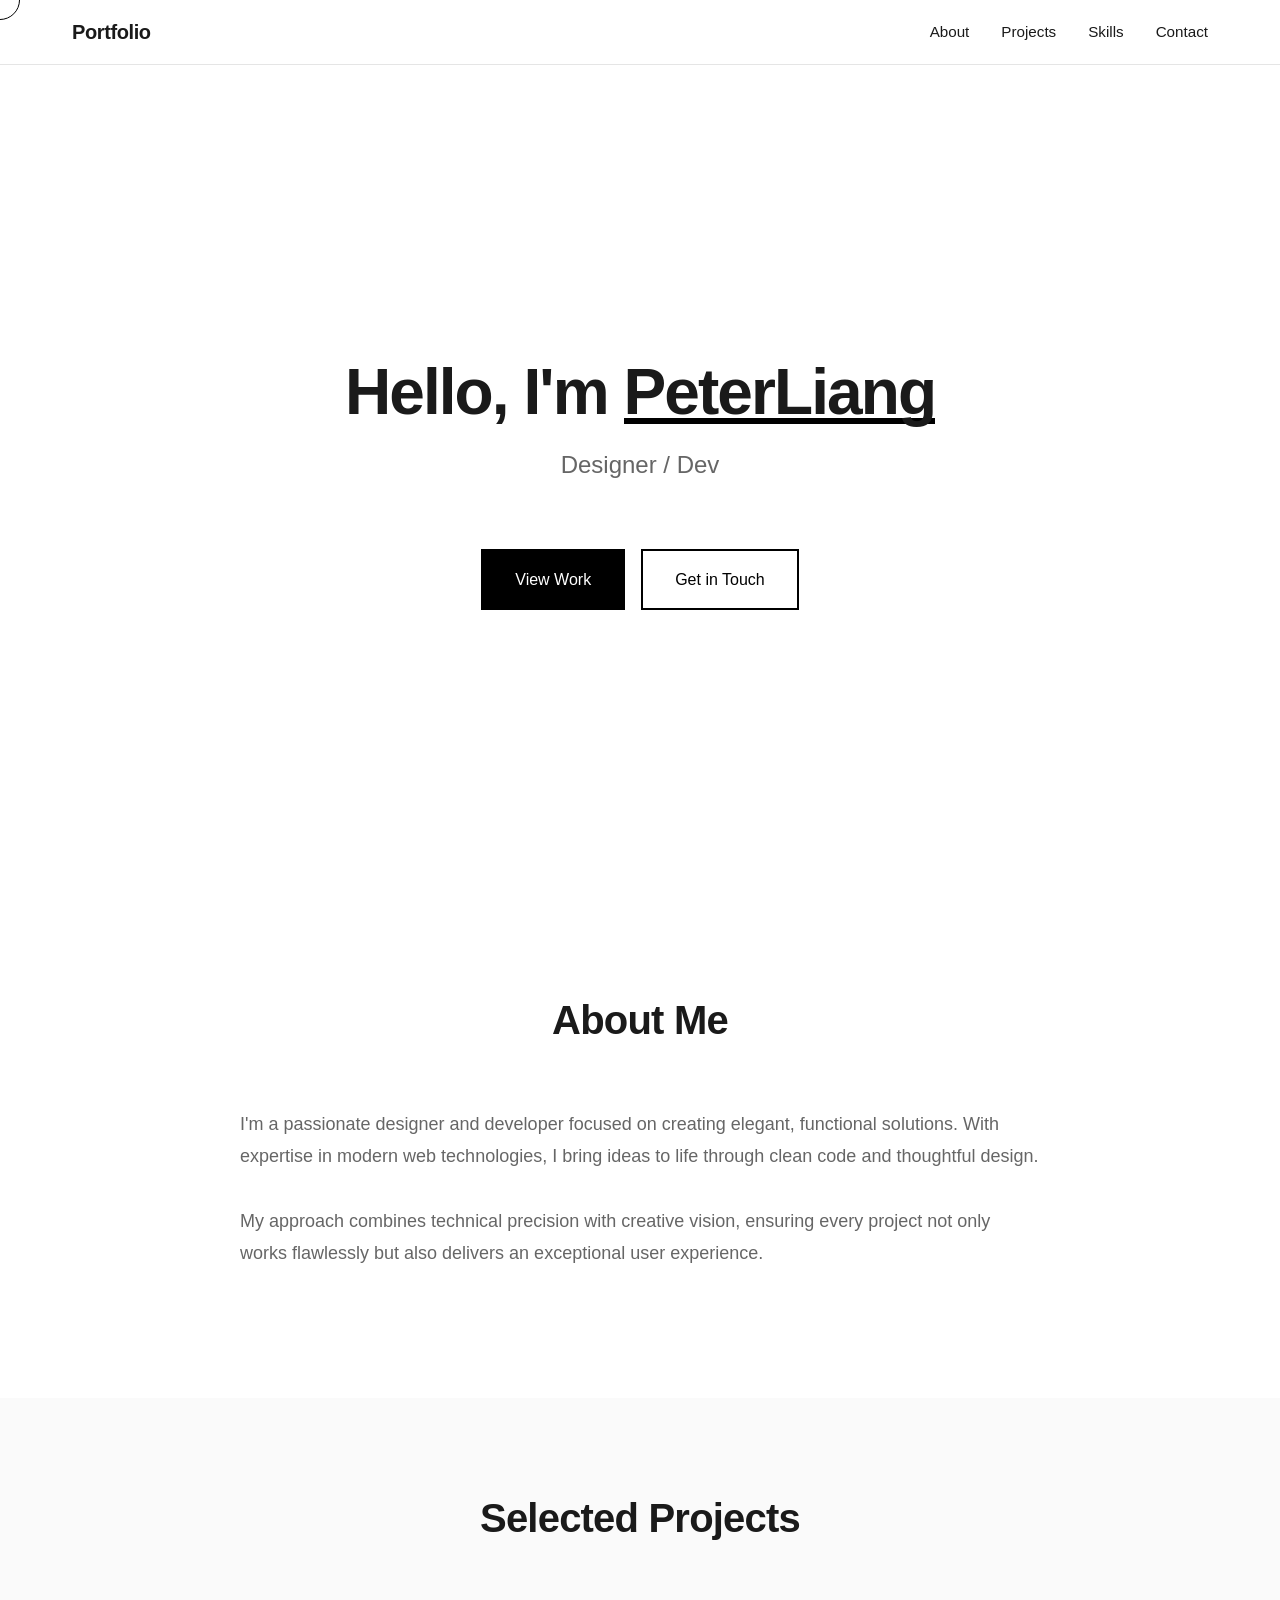
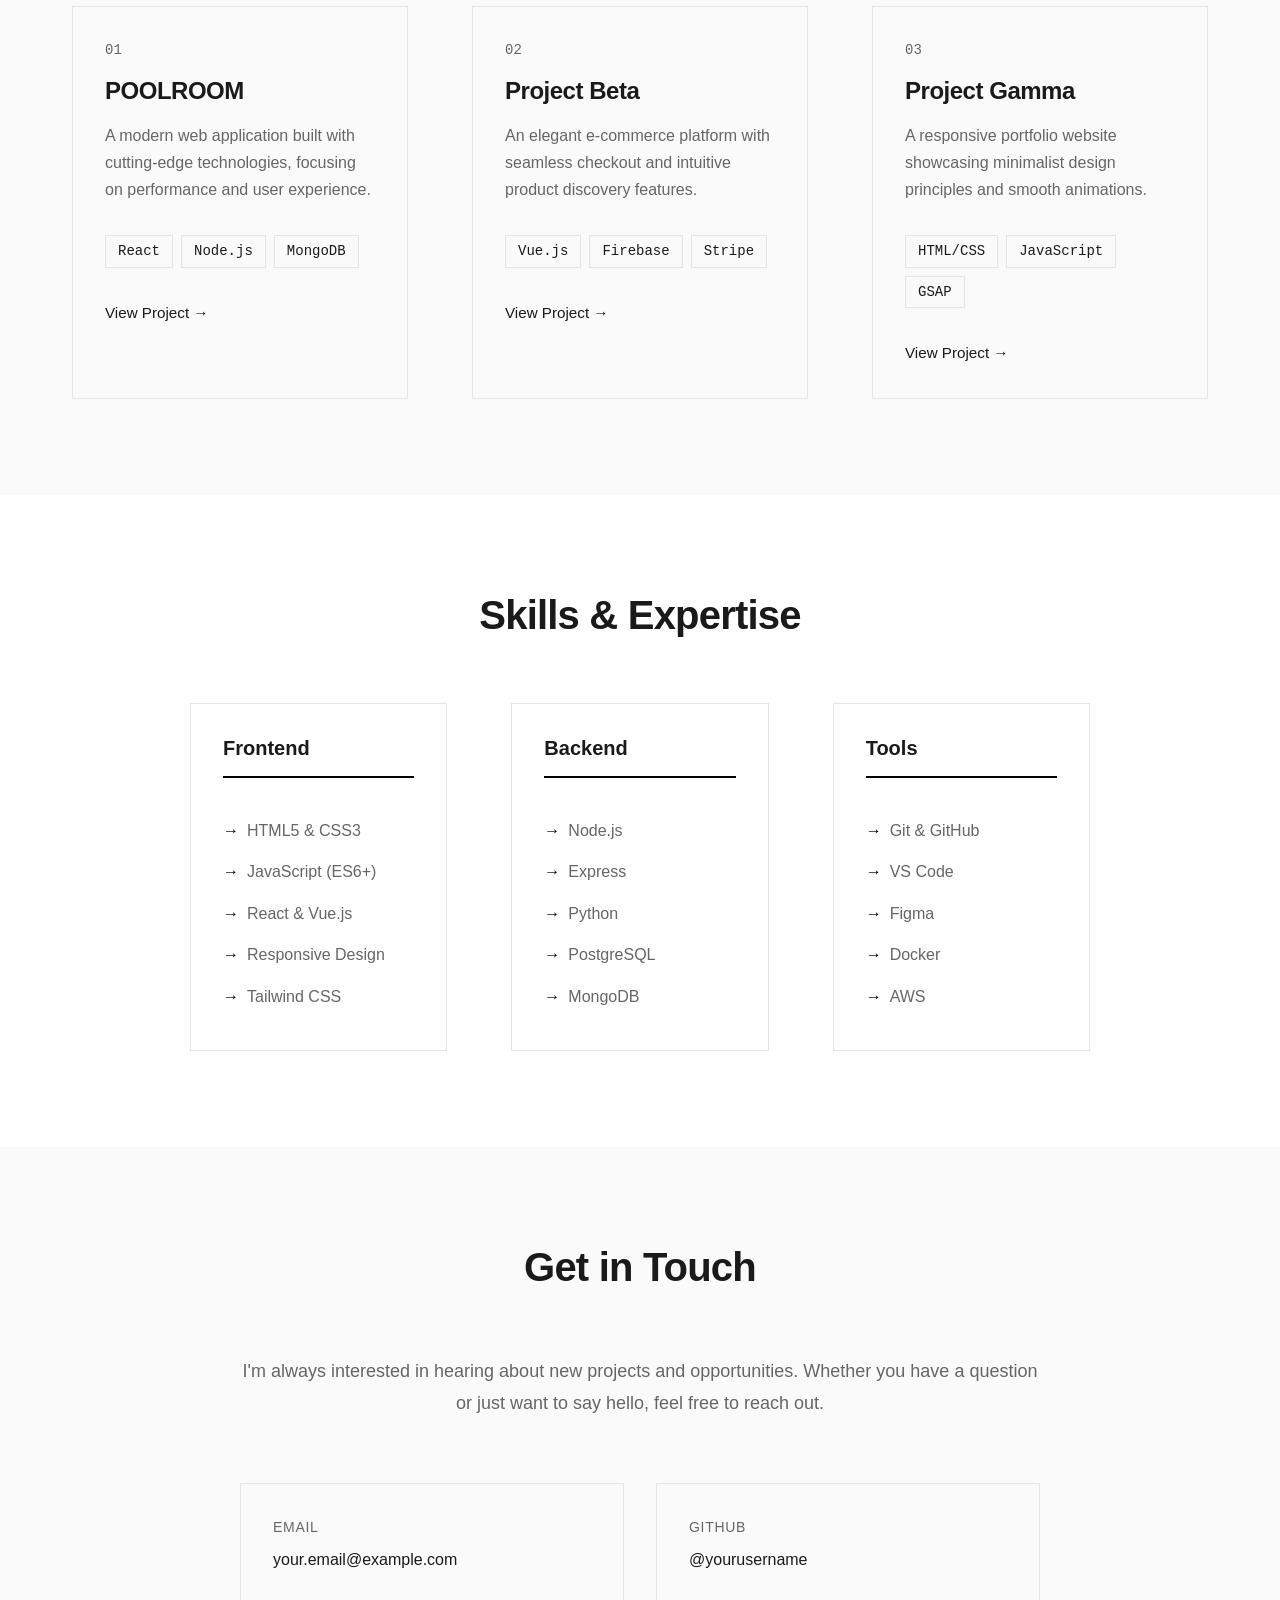
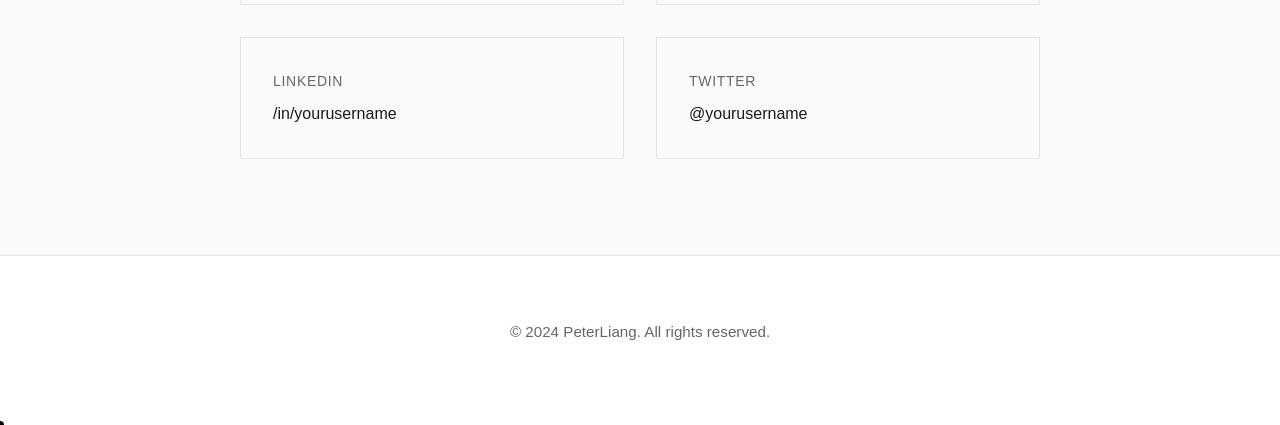
==== commit 3ff85b60: "Change first project name to POOLROOM Updated Project Alpha to POOLROOM in the projects section.  🤖 " ====
--- a/index.html
+++ b/index.html
@@ -58,11 +58,8 @@
             <h2 class="section-title">Selected Projects</h2>
             <div class="projects-grid">
                 <article class="project-card">
-                    <div class="project-image">
-                        <img src="885dfd0584adf699df3ed1aef64c585c.jpg" alt="Project Alpha" />
-                    </div>
                     <div class="project-number">01</div>
-                    <h3 class="project-title">Project Alpha</h3>
+                    <h3 class="project-title">POOLROOM</h3>
                     <p class="project-description">
                         A modern web application built with cutting-edge technologies,
                         focusing on performance and user experience.
@@ -76,9 +73,6 @@
                 </article>
 
                 <article class="project-card">
-                    <div class="project-image">
-                        <img src="9fcbf106cecc137a5fa27f31ab063e34.jpg" alt="Project Beta" />
-                    </div>
                     <div class="project-number">02</div>
                     <h3 class="project-title">Project Beta</h3>
                     <p class="project-description">
@@ -94,9 +88,6 @@
                 </article>
 
                 <article class="project-card">
-                    <div class="project-image">
-                        <img src="cce1a34528270d11751f4c2d558ccf30.jpg" alt="Project Gamma" />
-                    </div>
                     <div class="project-number">03</div>
                     <h3 class="project-title">Project Gamma</h3>
                     <p class="project-description">
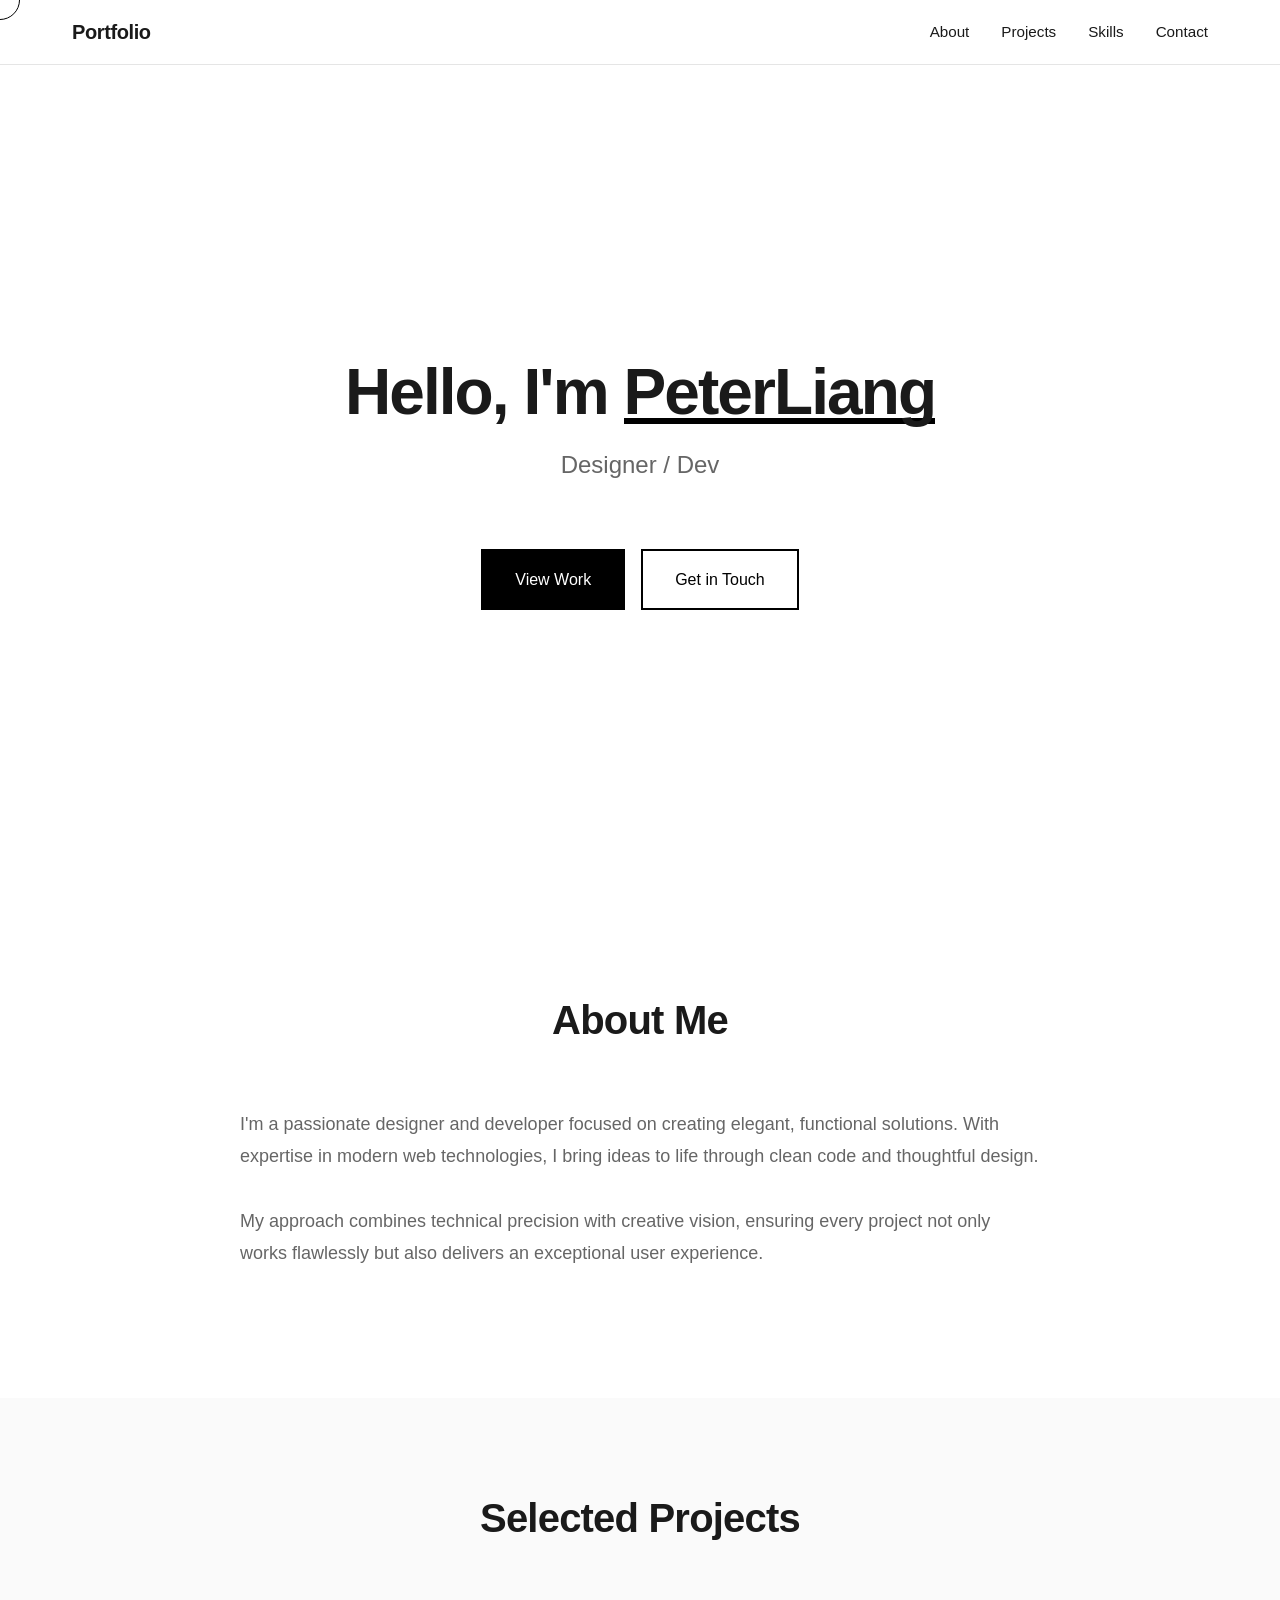
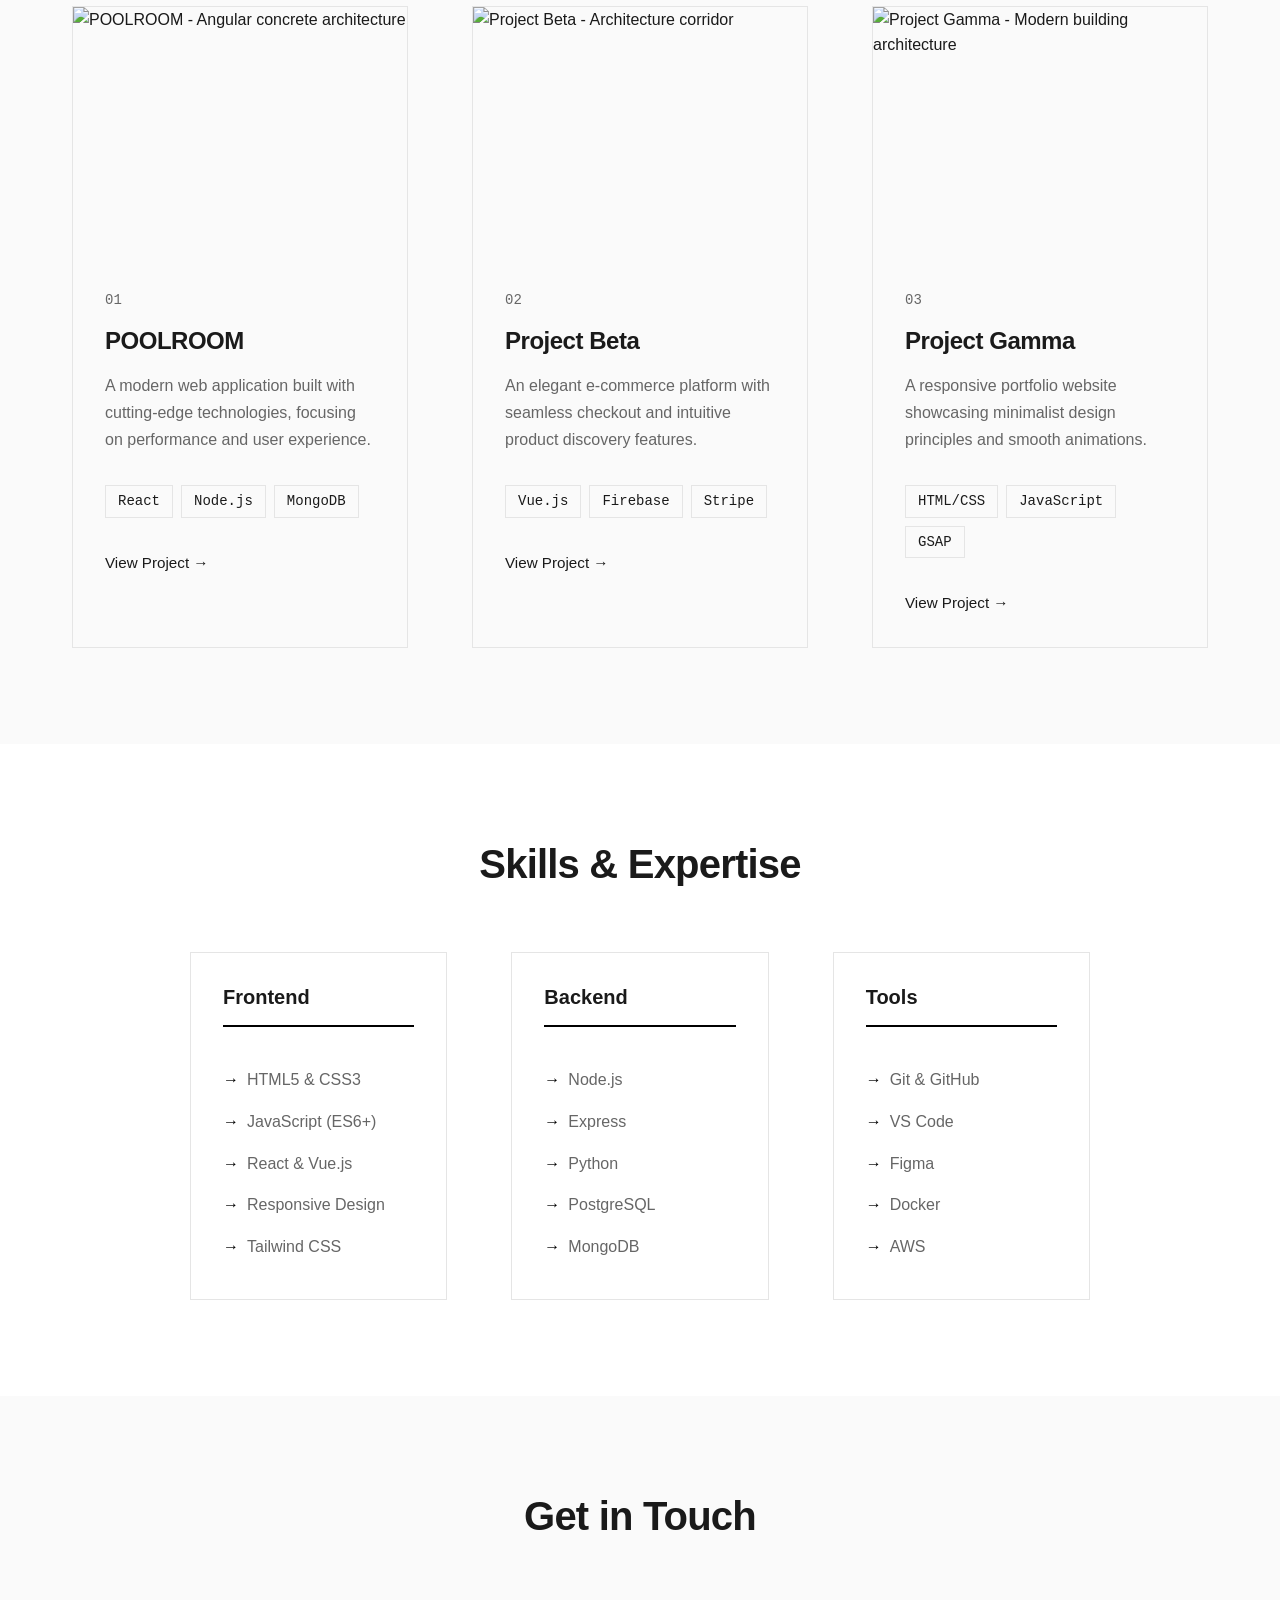
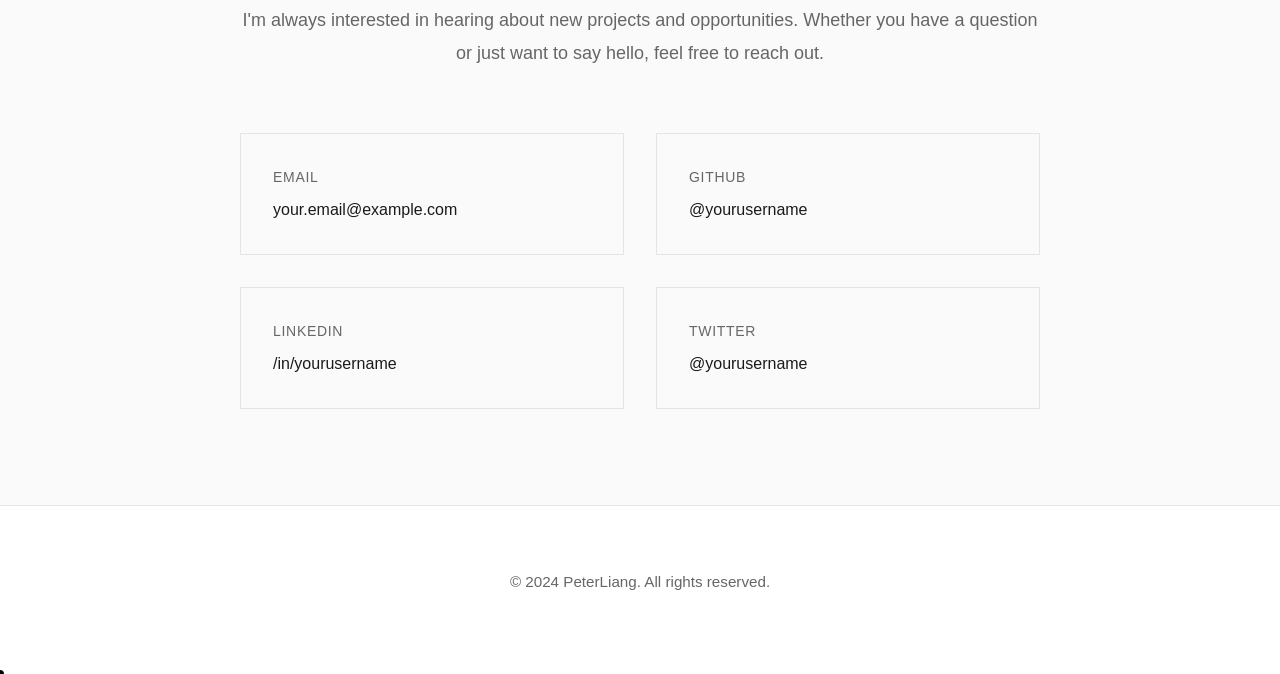
==== commit a85862de: "Integrate architectural images into portfolio - Organized images into /images/ folder with descripti" ====
--- a/index.html
+++ b/index.html
@@ -58,6 +58,9 @@
             <h2 class="section-title">Selected Projects</h2>
             <div class="projects-grid">
                 <article class="project-card">
+                    <div class="project-image">
+                        <img src="images/poolroom.jpg" alt="POOLROOM - Angular concrete architecture" loading="lazy">
+                    </div>
                     <div class="project-number">01</div>
                     <h3 class="project-title">POOLROOM</h3>
                     <p class="project-description">
@@ -73,6 +76,9 @@
                 </article>
 
                 <article class="project-card">
+                    <div class="project-image">
+                        <img src="images/architecture-corridor.jpg" alt="Project Beta - Architecture corridor" loading="lazy">
+                    </div>
                     <div class="project-number">02</div>
                     <h3 class="project-title">Project Beta</h3>
                     <p class="project-description">
@@ -88,6 +94,9 @@
                 </article>
 
                 <article class="project-card">
+                    <div class="project-image">
+                        <img src="images/modern-building.jpg" alt="Project Gamma - Modern building architecture" loading="lazy">
+                    </div>
                     <div class="project-number">03</div>
                     <h3 class="project-title">Project Gamma</h3>
                     <p class="project-description">
--- a/styles.css
+++ b/styles.css
@@ -270,9 +270,10 @@
 }
 
 .project-card {
-    padding: var(--spacing-md);
+    padding: 0;
     border: 1px solid var(--color-border);
     transition: transform var(--transition-speed), box-shadow var(--transition-speed);
+    overflow: hidden;
 }
 
 .project-card:hover {
@@ -282,24 +283,33 @@
 
 .project-image {
     width: 100%;
-    margin-bottom: var(--spacing-md);
+    height: 250px;
     overflow: hidden;
-    border: 1px solid var(--color-border);
+    background-color: var(--color-alt-bg);
 }
 
 .project-image img {
     width: 100%;
-    height: auto;
+    height: 100%;
+    object-fit: cover;
     display: block;
-    object-fit: cover;
-    transition: transform var(--transition-speed);
+    transition: transform 0.5s ease;
 }
 
 .project-card:hover .project-image img {
     transform: scale(1.05);
 }
 
+.project-card > div:not(.project-image),
+.project-card > h3,
+.project-card > p,
+.project-card > a {
+    padding-left: var(--spacing-md);
+    padding-right: var(--spacing-md);
+}
+
 .project-number {
+    margin-top: var(--spacing-md);
     font-family: var(--font-mono);
     font-size: 0.875rem;
     color: var(--color-text-light);
@@ -340,6 +350,7 @@
     font-weight: 500;
     font-size: 0.95rem;
     transition: transform var(--transition-speed);
+    margin-bottom: var(--spacing-md);
 }
 
 .project-link:hover {
